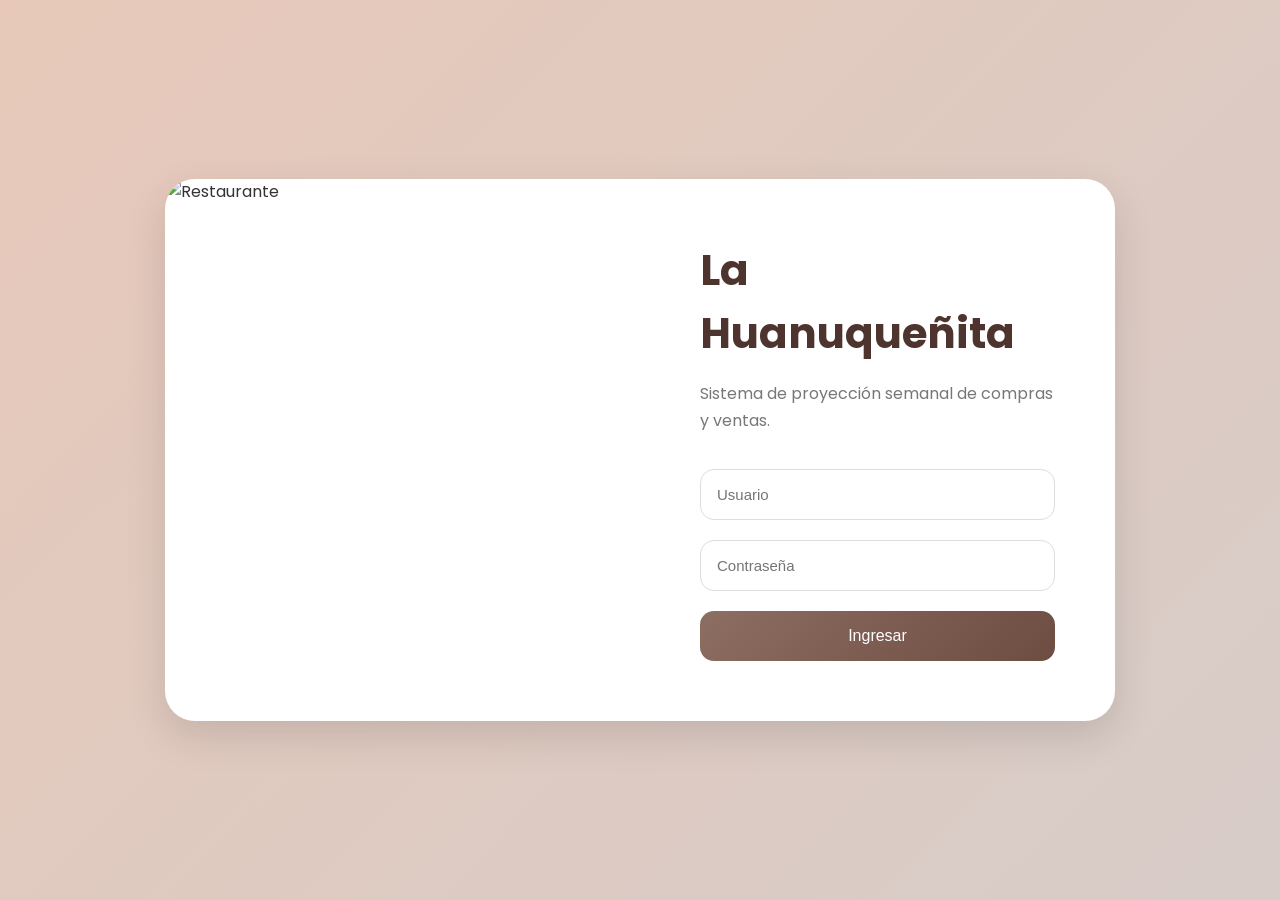
==== login.html @ e3b9949a "Add files via upload" ====
<!DOCTYPE html>
<html lang="es">
<head>
    <meta charset="UTF-8">
    <meta name="viewport" content="width=device-width, initial-scale=1.0">
    <title>Login - La Huanuqueñita</title>

    <link rel="stylesheet" href="style.css">
</head>
<body class="login-body">

    <div class="login-box">

        <div class="login-image">
            <img src="Image restaurante/480714661_1044878470990859_1347130181764562084_n.jpg" alt="Restaurante">
        </div>

        <div class="login-content">

            <h1>La Huanuqueñita</h1>

            <p>
                Sistema de proyección semanal de compras y ventas.
            </p>

            <form action="index.html">

                <input type="text" placeholder="Usuario">

                <input type="password" placeholder="Contraseña">

                <button type="submit">Ingresar</button>

            </form>

        </div>

    </div>

</body>
</html>
---- style.css ----
@import url('https://fonts.googleapis.com/css2?family=Poppins:wght@300;400;500;600&display=swap');

*{
    margin: 0;
    padding: 0;
    box-sizing: border-box;
}

/* ================= LOGIN ================= */

.login-body{
    font-family: 'Poppins', sans-serif;
    background: linear-gradient(135deg,#e7c8b9,#d7ccc8);
    min-height: 100vh;
    display: flex;
    justify-content: center;
    align-items: center;
    padding: 40px;
}

.login-box{
    width: 950px;
    background: white;
    border-radius: 30px;
    overflow: hidden;
    display: flex;
    box-shadow: 0 15px 40px rgba(0,0,0,0.12);
}

.login-image{
    width: 50%;
}

.login-image img{
    width: 100%;
    height: 100%;
    object-fit: cover;
}

.login-content{
    width: 50%;
    padding: 60px;
    display: flex;
    flex-direction: column;
    justify-content: center;
}

.login-content h1{
    font-size: 42px;
    color: #4e342e;
    margin-bottom: 15px;
}

.login-content p{
    color: #777;
    margin-bottom: 35px;
    line-height: 1.7;
}

.login-content form{
    display: flex;
    flex-direction: column;
}

.login-content input{
    padding: 16px;
    margin-bottom: 20px;
    border: 1px solid #ddd;
    border-radius: 14px;
    font-size: 15px;
    outline: none;
    transition: 0.3s;
}

.login-content input:focus{
    border-color: #8d6e63;
}

.login-content button{
    padding: 16px;
    border: none;
    border-radius: 14px;
    background: linear-gradient(135deg,#8d6e63,#6d4c41);
    color: white;
    font-size: 16px;
    cursor: pointer;
    transition: 0.3s;
}

.login-content button:hover{
    transform: translateY(-3px);
}

/* ================= PAGINA PRINCIPAL ================= */

body{
    font-family: 'Poppins', sans-serif;
    background: #f5f5f5;
    color: #333;
}

/* HEADER */

header{
    width: 100%;
    display: flex;
    justify-content: space-between;
    align-items: center;
    padding: 22px 80px;
    background: rgba(255,255,255,0.95);
    backdrop-filter: blur(10px);
    position: sticky;
    top: 0;
    z-index: 100;
    box-shadow: 0 2px 15px rgba(0,0,0,0.05);
}

.logo h1{
    color: #5d4037;
    font-size: 30px;
    font-weight: 600;
}

.logo p{
    color: #888;
    font-size: 14px;
    margin-top: 3px;
}

nav a{
    text-decoration: none;
    margin-left: 30px;
    color: #5d4037;
    font-weight: 500;
    position: relative;
    transition: 0.3s;
}

nav a::after{
    content: '';
    width: 0%;
    height: 2px;
    background: #a1887f;
    position: absolute;
    left: 0;
    bottom: -5px;
    transition: 0.3s;
}

nav a:hover::after{
    width: 100%;
}

/* HERO */

.hero{
    display: flex;
    align-items: center;
    justify-content: space-between;
    padding: 80px;
    min-height: 90vh;
    gap: 60px;
}

.hero-text{
    width: 50%;
}

.hero-text h2{
    font-size: 60px;
    color: #3e2723;
    line-height: 1.1;
    margin-bottom: 25px;
}

.hero-text p{
    font-size: 18px;
    color: #666;
    line-height: 1.8;
    margin-bottom: 35px;
}

.hero-text button{
    padding: 16px 35px;
    border: none;
    background: linear-gradient(135deg,#8d6e63,#6d4c41);
    color: white;
    border-radius: 14px;
    font-size: 16px;
    cursor: pointer;
    transition: 0.3s;
    box-shadow: 0 8px 20px rgba(0,0,0,0.12);
}

.hero-text button:hover{
    transform: translateY(-3px);
}

.hero-image{
    width: 50%;
    display: flex;
    justify-content: center;
    align-items: center;
}

.hero-image img{
    width: 100%;
    max-width: 550px;
    height: auto;
    border-radius: 25px;
    object-fit: cover;
    box-shadow: 0 15px 35px rgba(0,0,0,0.15);
}

/* ESTADISTICAS */

.stats{
    display: grid;
    grid-template-columns: repeat(4,1fr);
    gap: 25px;
    padding: 0 80px 80px;
}

.card{
    background: white;
    padding: 35px;
    border-radius: 24px;
    transition: 0.3s;
    box-shadow: 0 8px 25px rgba(0,0,0,0.06);
}

.card:hover{
    transform: translateY(-8px);
}

.card h3{
    color: #6d4c41;
    margin-bottom: 20px;
    font-size: 18px;
}

.card p{
    font-size: 38px;
    font-weight: 600;
    color: #3e2723;
}

/* ACCESO DIRECTO */

.acceso{
    display: grid;
    grid-template-columns: repeat(3, 1fr);
    gap: 30px;
    padding: 80px;
    background: linear-gradient(135deg, #fafafa 0%, #f5f5f5 100%);
}

.acceso.directo{
    display: grid;
    grid-template-columns: repeat(3, 1fr);
    gap: 30px;
    padding: 80px;
    background: linear-gradient(135deg, #fafafa 0%, #f5f5f5 100%);
}

.acceso.directo-card{
    background: white;
    padding: 40px 30px;
    border-radius: 20px;
    text-align: center;
    text-decoration: none;
    color: inherit;
    box-shadow: 0 8px 25px rgba(0,0,0,0.08);
    transition: 0.4s ease;
    border: 2px solid transparent;
    display: flex;
    flex-direction: column;
    justify-content: center;
    align-items: center;
}

.acceso.directo-card:hover{
    transform: translateY(-12px);
    box-shadow: 0 15px 40px rgba(0,0,0,0.15);
    border-color: #8d6e63;
}

.acceso.directo-card h3{
    font-size: 24px;
    color: #4e342e;
    margin-bottom: 15px;
    font-weight: 600;
}

.acceso.directo-card p{
    font-size: 15px;
    color: #777;
    line-height: 1.6;
}

/* RESPONSIVE */

@media(max-width:900px){

    .login-box{
        flex-direction: column;
        width: 100%;
    }

    .login-image,
    .login-content{
        width: 100%;
    }

    .login-image{
        height: 250px;
    }

    header{
        padding: 20px 30px;
    }

    .hero{
        flex-direction: column;
        padding: 50px 30px;
        text-align: center;
    }

    .hero-text{
        width: 100%;
    }

    .hero-image{
        width: 100%;
    }

    .hero-image img{
        width: 100%;
        max-width: 100%;
    }

    .stats{
        grid-template-columns: repeat(2,1fr);
        padding: 30px;
    }

    .acceso.directo{
        grid-template-columns: repeat(2, 1fr);
        padding: 50px 30px;
    }
}

@media(max-width:600px){

    nav{
        display: none;
    }

    .hero-text h2{
        font-size: 42px;
    }

    .stats{
        grid-template-columns: 1fr;
    }

    .acceso.directo{
        grid-template-columns: 1fr;
        padding: 30px;
    }

    .acceso.directo-card{
        padding: 30px 20px;
    }

    .acceso.directo-card h3{
        font-size: 20px;
    }
}
/* PLATOS */

.platos{
    padding: 80px;
}

.titulo-section{
    text-align: center;
    margin-bottom: 50px;
}

.titulo-section h2{
    font-size: 42px;
    color: #3e2723;
    margin-bottom: 10px;
}

.titulo-section p{
    color: #777;
    font-size: 17px;
}

.platos-container{
    display: grid;
    grid-template-columns: repeat(3,1fr);
    gap: 30px;
}

.plato-card{
    background: white;
    border-radius: 25px;
    overflow: hidden;
    box-shadow: 0 10px 25px rgba(0,0,0,0.08);
    transition: 0.3s;
}

.plato-card:hover{
    transform: translateY(-10px);
}

.plato-card img{
    width: 100%;
    height: 250px;
    object-fit: cover;
}

.plato-info{
    padding: 25px;
}

.plato-info h3{
    color: #4e342e;
    margin-bottom: 12px;
    font-size: 24px;
}

.plato-info p{
    color: #666;
    margin-bottom: 10px;
}

.plato-info span{
    background: #efebe9;
    padding: 8px 14px;
    border-radius: 10px;
    font-size: 14px;
    color: #5d4037;
    font-weight: 500;
}

/* TITULO PAGE */

.titulo-page{
    padding: 60px 80px 20px;
}

.titulo-page h2{
    font-size: 42px;
    color: #3e2723;
    margin-bottom: 10px;
}

.titulo-page p{
    color: #777;
}

/* PLATOS */

.platos-container{
    display: grid;
    grid-template-columns: repeat(3,1fr);
    gap: 30px;
    padding: 40px 80px 80px;
}

.plato-card{
    background: white;
    border-radius: 25px;
    overflow: hidden;
    box-shadow: 0 10px 25px rgba(0,0,0,0.08);
    transition: 0.3s;
}

.plato-card:hover{
    transform: translateY(-8px);
}

.plato-card img{
    width: 100%;
    height: 240px;
    object-fit: cover;
}

.plato-info{
    padding: 25px;
}

.plato-info h3{
    color: #4e342e;
    margin-bottom: 15px;
}

.plato-info p{
    color: #666;
    margin-bottom: 10px;
}

.activo,
.medio,
.bajo{
    display: inline-block;
    padding: 8px 14px;
    border-radius: 10px;
    font-size: 14px;
    margin-top: 10px;
}

.activo{
    background: #dcedc8;
    color: #33691e;
}

.medio{
    background: #fff9c4;
    color: #f57f17;
}

.bajo{
    background: #ffcdd2;
    color: #b71c1c;
}

/* TABLA INSUMOS */

.tabla-section{
    padding: 40px 80px 80px;
}

table{
    width: 100%;
    border-collapse: collapse;
    background: white;
    border-radius: 20px;
    overflow: hidden;
    box-shadow: 0 10px 25px rgba(0,0,0,0.08);
}

thead{
    background: #6d4c41;
    color: white;
}

th,
td{
    padding: 20px;
    text-align: center;
}

tbody tr{
    border-bottom: 1px solid #eee;
}

tbody tr:hover{
    background: #f9f9f9;
}

/* CALCULADORA */

.calculadora{
    padding: 40px 80px 80px;
}

.calculadora-box{
    background: white;
    padding: 40px;
    border-radius: 25px;
    box-shadow: 0 10px 30px rgba(0,0,0,0.08);

    display: grid;
    grid-template-columns: repeat(2,1fr);
    gap: 20px;
}

.calculadora-box input{
    padding: 18px;
    border-radius: 14px;
    border: 1px solid #ddd;
    font-size: 15px;
    outline: none;
}

.calculadora-box input:focus{
    border-color: #8d6e63;
}

.calculadora-box button{
    grid-column: span 2;

    padding: 18px;
    border: none;
    border-radius: 14px;
    background: linear-gradient(135deg,#8d6e63,#6d4c41);
    color: white;
    font-size: 16px;
    cursor: pointer;
    transition: 0.3s;
}

.calculadora-box button:hover{
    transform: translateY(-3px);
}

/* RESULTADOS */

.resultado{
    margin-top: 35px;
    background: white;
    padding: 35px;
    border-radius: 20px;
    box-shadow: 0 10px 25px rgba(0,0,0,0.08);
}

.resultado h3{
    margin-bottom: 15px;
    color: #4e342e;
}

.calculadora-box select{
    padding: 18px;
    border-radius: 14px;
    border: 1px solid #ddd;
    font-size: 15px;
    outline: none;
}

/* ACCESOS */

.accesos{
    padding: 20px 80px 80px;

    display: grid;
    grid-template-columns: repeat(3,1fr);
    gap: 30px;
}

.acceso-card{
    background: white;
    padding: 35px;
    border-radius: 25px;
    text-decoration: none;
    box-shadow: 0 10px 25px rgba(0,0,0,0.08);

    transition: 0.3s;
}

.acceso-card:hover{
    transform: translateY(-8px);
}

.acceso-card h3{
    color: #4e342e;
    margin-bottom: 15px;
    font-size: 24px;
}

.acceso-card p{
    color: #666;
    line-height: 1.7;
}
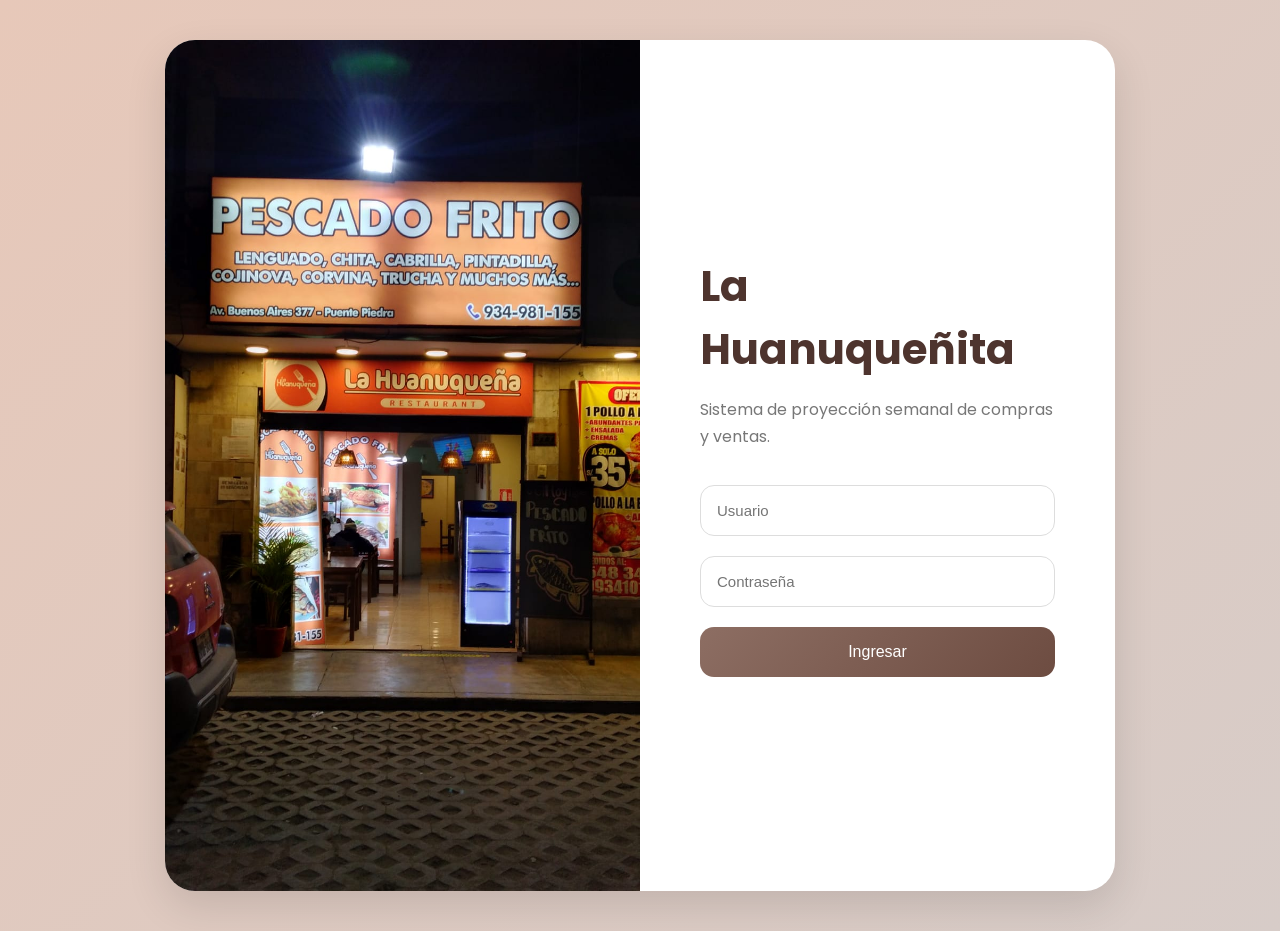
==== commit c290afcc: "Update login.html" ====
--- a/login.html
+++ b/login.html
@@ -12,7 +12,7 @@
     <div class="login-box">
 
         <div class="login-image">
-            <img src="Image restaurante/480714661_1044878470990859_1347130181764562084_n.jpg" alt="Restaurante">
+            <img src="480714661_1044878470990859_1347130181764562084_n.jpg" alt="Restaurante">
         </div>
 
         <div class="login-content">
@@ -38,4 +38,4 @@
     </div>
 
 </body>
-</html>+</html>
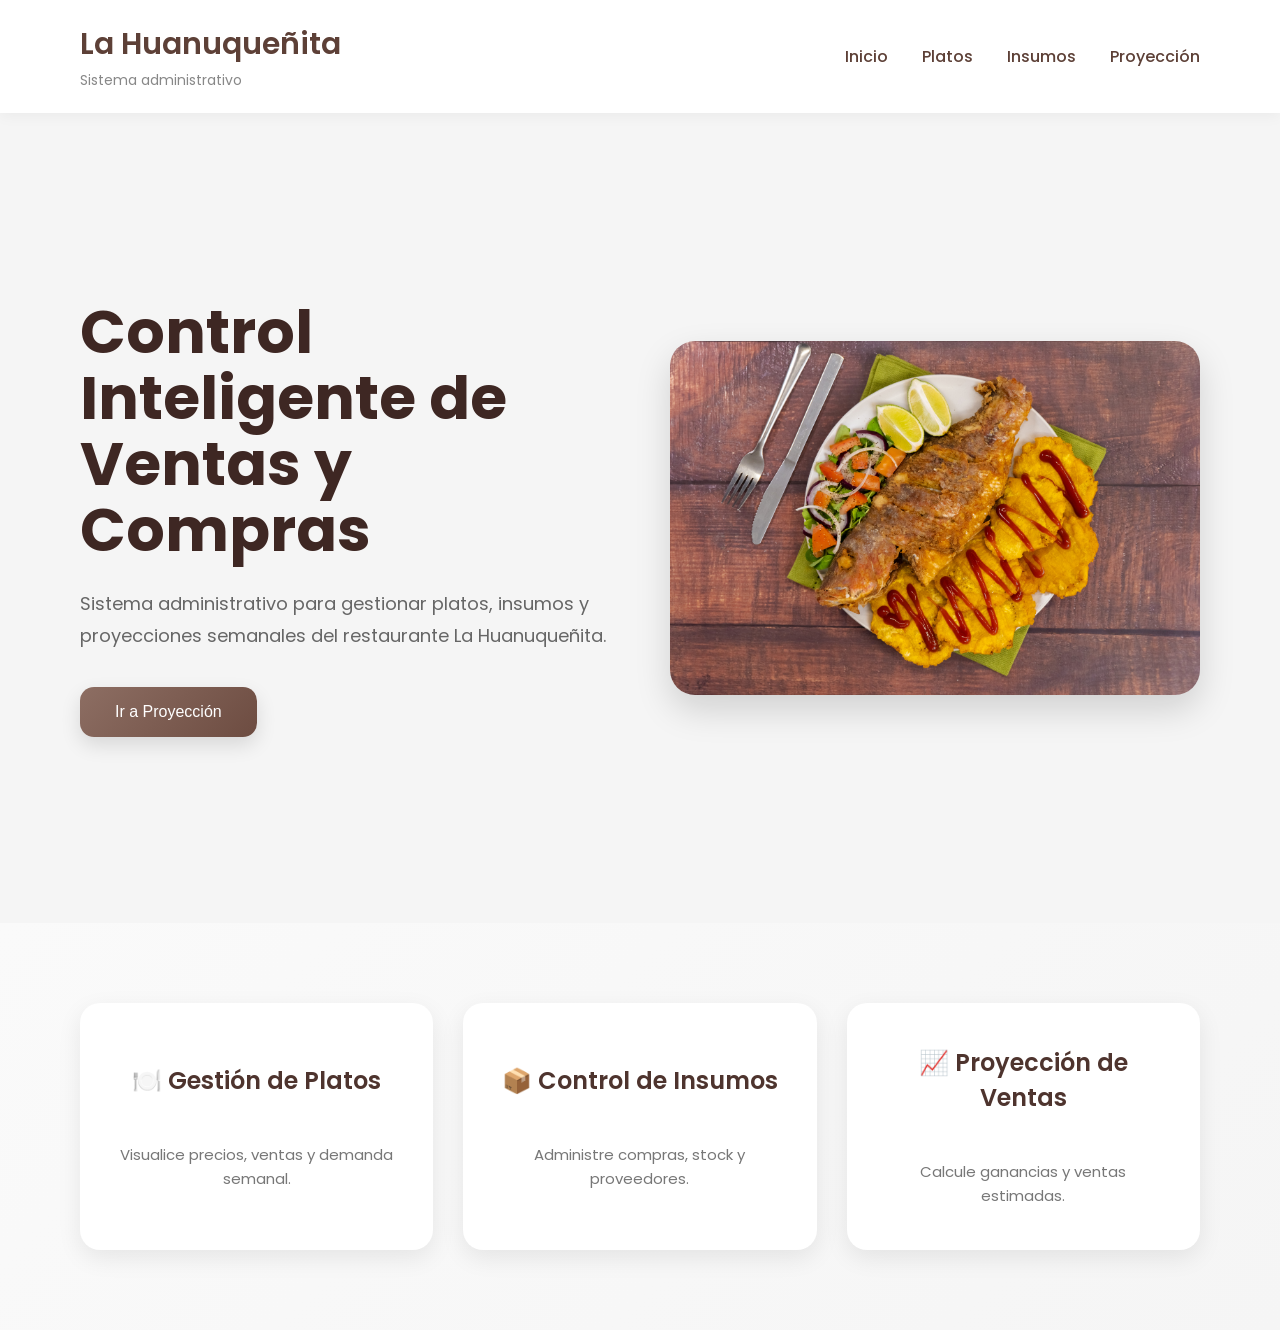
==== commit d005dd9e: "Rename index.html to login.html" ====
--- a/login.html
+++ b/login.html
@@ -3,39 +3,97 @@
 <head>
     <meta charset="UTF-8">
     <meta name="viewport" content="width=device-width, initial-scale=1.0">
-    <title>Login - La Huanuqueñita</title>
+    <title>Inicio - La Huanuqueñita</title>
 
     <link rel="stylesheet" href="style.css">
 </head>
-<body class="login-body">
+<body>
 
-    <div class="login-box">
+    <!-- HEADER -->
 
-        <div class="login-image">
-            <img src="480714661_1044878470990859_1347130181764562084_n.jpg" alt="Restaurante">
+    <header>
+
+        <div class="logo">
+            <h1>La Huanuqueñita</h1>
+            <p>Sistema administrativo</p>
         </div>
 
-        <div class="login-content">
+        <nav>
+            <a href="index.html">Inicio</a>
+            <a href="platos.html">Platos</a>
+            <a href="insumos.html">Insumos</a>
+            <a href="proyeccion.html">Proyección</a>
+        </nav>
 
-            <h1>La Huanuqueñita</h1>
+    </header>
+
+    <!-- HERO -->
+
+    <section class="hero">
+
+        <div class="hero-text">
+
+            <h2>
+                Control Inteligente de Ventas y Compras
+            </h2>
 
             <p>
-                Sistema de proyección semanal de compras y ventas.
+                Sistema administrativo para gestionar platos,
+                insumos y proyecciones semanales
+                del restaurante La Huanuqueñita.
             </p>
 
-            <form action="index.html">
-
-                <input type="text" placeholder="Usuario">
-
-                <input type="password" placeholder="Contraseña">
-
-                <button type="submit">Ingresar</button>
-
-            </form>
+            <a href="proyeccion.html">
+                <button>
+                    Ir a Proyección
+                </button>
+            </a>
 
         </div>
 
-    </div>
+        <div class="hero-image">
+
+            <img src="99123a69dadc49d0b412ba7c75240e7a_pescado_frito.jpeg" alt="Comida">
+
+        </div>
+
+    </section>
+
+    <!-- ACCESOS RAPIDOS -->
+
+    <section class="acceso directo">
+
+        <a href="platos.html" class="acceso directo-card">
+
+            <h3>🍽️ Gestión de Platos</h3>
+
+            <p>
+                Visualice precios, ventas y demanda semanal.
+            </p>
+
+        </a>
+
+        <a href="insumos.html" class="acceso directo-card">
+
+            <h3>📦 Control de Insumos</h3>
+
+            <p>
+                Administre compras, stock y proveedores.
+            </p>
+
+        </a>
+
+        <a href="proyeccion.html" class="acceso directo-card">
+
+            <h3>📈 Proyección de Ventas</h3>
+
+            <p>
+                Calcule ganancias y ventas estimadas.
+            </p>
+
+        </a>
+
+    </section>
 
 </body>
 </html>
